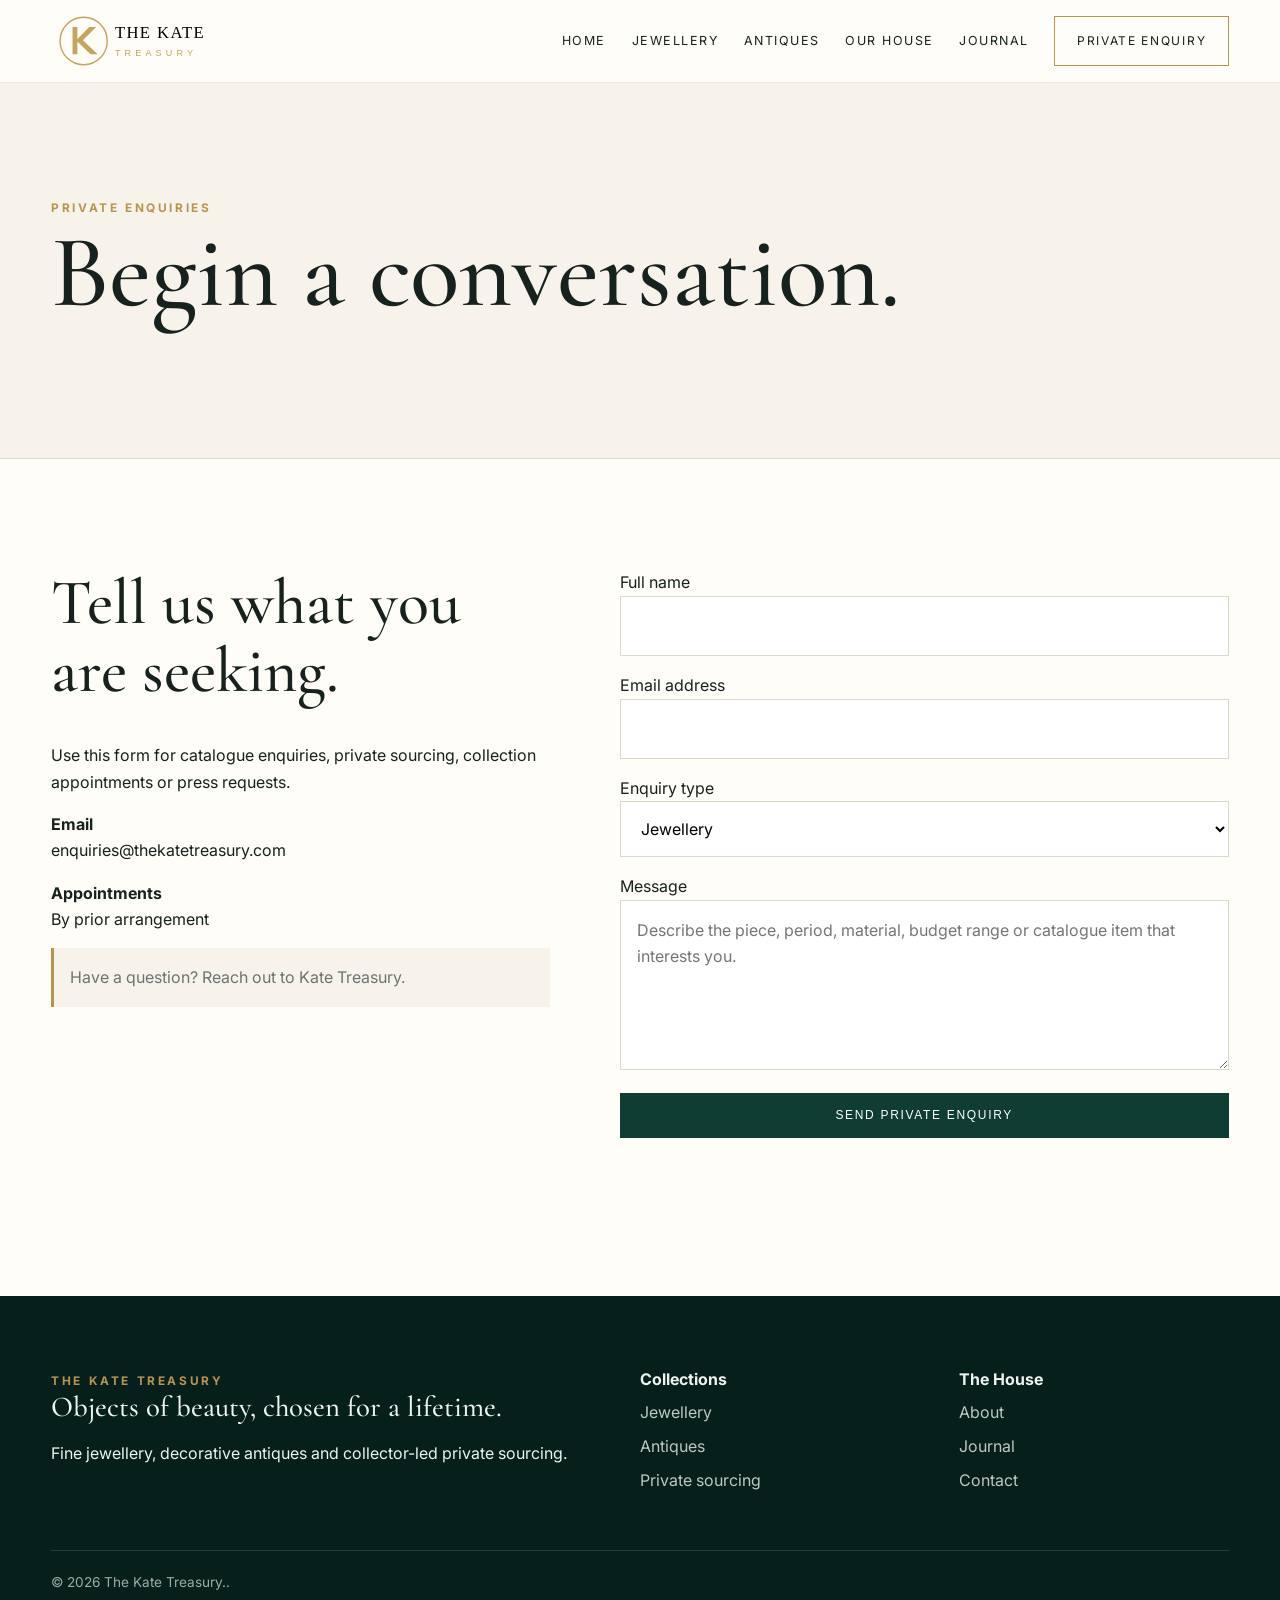
==== pages/contact.html @ bd2c29df "first commit" ====
<!doctype html><html lang="en-GB"><head><meta charset="utf-8"><meta name="viewport" content="width=device-width,initial-scale=1"><title>Contact The Kate Treasury | Private Jewellery & Antique Enquiries</title><meta name="description" content="Contact The Kate Treasury for jewellery, antique, private sourcing, appointment and collection enquiries."><meta name="robots" content="index,follow,max-image-preview:large,max-snippet:-1,max-video-preview:-1"><link rel="canonical" href="https://thekatetreasury.com/pages/contact.html"><meta property="og:type" content="website"><meta property="og:site_name" content="The Kate Treasury"><meta property="og:title" content="Contact The Kate Treasury | Private Jewellery & Antique Enquiries"><meta property="og:description" content="Contact The Kate Treasury for jewellery, antique, private sourcing, appointment and collection enquiries."><meta property="og:url" content="https://thekatetreasury.com/pages/contact.html"><meta property="og:image" content="https://thekatetreasury.com/assets/images/products/jewellery-01.svg"><meta name="twitter:card" content="summary_large_image"><meta name="twitter:title" content="Contact The Kate Treasury | Private Jewellery & Antique Enquiries"><meta name="twitter:description" content="Contact The Kate Treasury for jewellery, antique, private sourcing, appointment and collection enquiries."><meta name="twitter:image" content="https://thekatetreasury.com/assets/images/products/jewellery-01.svg"><meta name="theme-color" content="#103d33"><link rel="icon" href="../assets/images/brand/favicon.svg" type="image/svg+xml"><link rel="manifest" href="../site.webmanifest"><link rel="preconnect" href="https://fonts.googleapis.com"><link rel="preconnect" href="https://fonts.gstatic.com" crossorigin><link href="https://fonts.googleapis.com/css2?family=Cormorant+Garamond:wght@400;500;600&family=Inter:wght@400;500;600&display=swap" rel="stylesheet"><link rel="stylesheet" href="../assets/css/style.css"><script type="application/ld+json">{"@context": "https://schema.org", "@type": "ContactPage", "name": "Contact The Kate Treasury", "url": "https://thekatetreasury.com/pages/contact.html"}</script></head><body ><header class="site-header"><div class="container nav"><a class="brand" href="../index.html" aria-label="The Kate Treasury home"><img src="../assets/images/brand/logo.svg" alt="The Kate Treasury"></a><button class="menu-btn" aria-label="Open navigation">☰</button><nav class="nav-links" aria-label="Primary navigation"><a href="../index.html">Home</a><a href="../pages/jewellery.html">Jewellery</a><a href="../pages/antiques.html">Antiques</a><a href="../pages/about.html">Our House</a><a href="../pages/journal.html">Journal</a><a class="btn" href="../pages/contact.html">Private Enquiry</a></nav></div></header><main><section class="page-hero"><div class="container"><span class="eyebrow">Private Enquiries</span><h1>Begin a conversation.</h1></div></section><section class="section"><div class="container contact-grid"><div class="reveal"><h2>Tell us what you are seeking.</h2><p>Use this form for catalogue enquiries, private sourcing, collection appointments or press requests.</p><p><strong>Email</strong><br>enquiries@thekatetreasury.com</p><p><strong>Appointments</strong><br>By prior arrangement</p><div class="notice">Have a question? Reach out to Kate Treasury.</div></div><form class="form reveal" name="private-enquiry" method="POST" action="/thank-you.html" data-netlify="true" netlify-honeypot="bot-field">
<input type="hidden" name="form-name" value="private-enquiry">
<p hidden><label>Don't fill this out if you're human: <input name="bot-field"></label></p><label>Full name<input name="name" autocomplete="name" required></label><label>Email address<input type="email" name="email" autocomplete="email" required></label><label>Enquiry type<select name="type"><option>Jewellery</option><option>Antiques</option><option>Private sourcing</option><option>Press or partnership</option></select></label><label>Message<textarea name="message" required placeholder="Describe the piece, period, material, budget range or catalogue item that interests you."></textarea></label><button class="btn btn-solid" type="submit">Send private enquiry</button><p class="form-status" aria-live="polite"></p></form></div></section></main><footer class="footer"><div class="container"><div class="footer-grid"><div><span class="eyebrow">The Kate Treasury</span><h3>Objects of beauty, chosen for a lifetime.</h3><p>Fine jewellery, decorative antiques and collector-led private sourcing.</p></div><div><strong>Collections</strong><a href="../pages/jewellery.html">Jewellery</a><a href="../pages/antiques.html">Antiques</a><a href="../pages/contact.html">Private sourcing</a></div><div><strong>The House</strong><a href="../pages/about.html">About</a><a href="../pages/journal.html">Journal</a><a href="../pages/contact.html">Contact</a></div></div><div class="footer-bottom">© <span id="year"></span> The Kate Treasury..</div></div></footer><script src="../assets/js/catalogue.js"></script><script src="../assets/js/main.js"></script></body></html>
---- assets/css/style.css ----
:root{--ink:#17211e;--green:#103d33;--green2:#0b2e27;--gold:#b8954f;--gold2:#d9c48b;--ivory:#f7f3ea;--paper:#fffdf8;--muted:#6b746f;--line:#ded8ca;--shadow:0 24px 70px rgba(14,38,31,.12)}*{box-sizing:border-box}html{scroll-behavior:smooth}body{margin:0;background:var(--paper);color:var(--ink);font:16px/1.65 Inter,Arial,sans-serif}img{max-width:100%;display:block}a{color:inherit;text-decoration:none}h1,h2,h3{font-family:"Cormorant Garamond",Georgia,serif;font-weight:500;line-height:1.05;margin:0 0 .6em}h1{font-size:clamp(3.2rem,8vw,7.5rem)}h2{font-size:clamp(2.4rem,5vw,4.6rem)}h3{font-size:1.8rem}.container{width:min(1180px,92%);margin:auto}.eyebrow{text-transform:uppercase;letter-spacing:.22em;font-size:.74rem;color:var(--gold);font-weight:700}.btn{display:inline-flex;align-items:center;justify-content:center;padding:.9rem 1.35rem;border:1px solid var(--gold);text-transform:uppercase;letter-spacing:.14em;font-size:.75rem;transition:.25s;background:transparent}.btn:hover{background:var(--gold);color:white}.btn-solid{background:var(--green);border-color:var(--green);color:white}.site-header{position:sticky;top:0;z-index:20;background:rgba(255,253,248,.92);backdrop-filter:blur(16px);border-bottom:1px solid rgba(184,149,79,.2)}.nav{height:82px;display:flex;align-items:center;justify-content:space-between}.brand img{width:250px;height:auto}.nav-links{display:flex;gap:1.6rem;align-items:center;font-size:.78rem;text-transform:uppercase;letter-spacing:.12em}.menu-btn{display:none;border:0;background:none;font-size:1.5rem}.hero{min-height:calc(100vh - 82px);display:grid;grid-template-columns:1.1fr .9fr;background:var(--ivory)}.hero-copy{display:flex;flex-direction:column;justify-content:center;padding:8vw}.hero-copy p{max-width:650px;font-size:1.1rem;color:var(--muted)}.hero-art{background:linear-gradient(135deg,var(--green2),#161b19);position:relative;overflow:hidden;display:grid;place-items:center}.hero-art:before,.hero-art:after{content:"";position:absolute;border:1px solid rgba(217,196,139,.35);border-radius:50%}.hero-art:before{width:65%;aspect-ratio:1}.hero-art:after{width:42%;aspect-ratio:1}.gem{width:170px;height:220px;background:linear-gradient(135deg,#fff, #b8d8d1 45%,#315f55);clip-path:polygon(50% 0,92% 35%,76% 100%,24% 100%,8% 35%);filter:drop-shadow(0 35px 30px rgba(0,0,0,.4));z-index:2}.section{padding:110px 0}.section-dark{background:var(--green2);color:var(--ivory)}.section-head{display:flex;align-items:end;justify-content:space-between;gap:2rem;margin-bottom:3rem}.section-head p{max-width:520px;color:var(--muted)}.section-dark .section-head p{color:#bdc8c4}.grid{display:grid;grid-template-columns:repeat(3,1fr);gap:24px}.card{background:white;border:1px solid var(--line);transition:.3s}.card:hover{transform:translateY(-7px);box-shadow:var(--shadow)}.card-media{aspect-ratio:1/1;overflow:hidden;background:#102f29}.card-media img{width:100%;height:100%;object-fit:cover;transition:.5s}.card:hover .card-media img{transform:scale(1.03)}.card-body{padding:1.5rem}.card-meta{display:flex;justify-content:space-between;gap:1rem;color:var(--muted);font-size:.78rem;text-transform:uppercase;letter-spacing:.09em}.card p{color:var(--muted);margin:.8rem 0}.split{display:grid;grid-template-columns:1fr 1fr;align-items:center}.split-copy{padding:8vw}.split-visual{min-height:650px;background:linear-gradient(145deg,#c9b27f,var(--green));position:relative}.split-visual:after{content:"K";position:absolute;inset:0;display:grid;place-items:center;font:32rem/1 Georgia;color:rgba(255,255,255,.17)}.stats{display:grid;grid-template-columns:repeat(4,1fr);border-top:1px solid var(--line);border-bottom:1px solid var(--line)}.stat{padding:2.5rem;border-right:1px solid var(--line)}.stat:last-child{border:0}.stat strong{display:block;font:3rem Georgia;color:var(--green)}.page-hero{padding:110px 0 70px;background:var(--ivory);border-bottom:1px solid var(--line)}.filters{display:flex;gap:.8rem;flex-wrap:wrap;margin:2rem 0}.filter{border:1px solid var(--line);background:white;padding:.65rem 1rem;cursor:pointer}.filter.active{background:var(--green);color:white;border-color:var(--green)}.prose{max-width:780px}.prose p{font-size:1.08rem;color:var(--muted)}.contact-grid{display:grid;grid-template-columns:.9fr 1.1fr;gap:70px}.form{display:grid;gap:1rem}.form input,.form textarea,.form select{width:100%;padding:1rem;border:1px solid var(--line);background:white;font:inherit}.form textarea{min-height:170px}.notice{padding:1rem;border-left:3px solid var(--gold);background:var(--ivory);color:var(--muted)}.journal-grid{display:grid;grid-template-columns:repeat(3,1fr);gap:24px}.article-card{padding:2rem;background:var(--ivory);min-height:310px;display:flex;flex-direction:column;justify-content:flex-end}.footer{background:#071f1a;color:#eef3f0;padding:70px 0 25px}.footer-grid{display:grid;grid-template-columns:2fr 1fr 1fr;gap:50px}.footer a{display:block;color:#bdc8c4;margin:.45rem 0}.footer-bottom{margin-top:50px;padding-top:20px;border-top:1px solid rgba(255,255,255,.12);font-size:.85rem;color:#9bacA6}.reveal{opacity:0;transform:translateY(20px);transition:.7s}.reveal.visible{opacity:1;transform:none}@media(max-width:900px){.nav-links{display:none;position:absolute;top:82px;left:0;right:0;background:var(--paper);padding:1.5rem;flex-direction:column;border-bottom:1px solid var(--line)}.nav-links.open{display:flex}.menu-btn{display:block}.hero,.split,.contact-grid{grid-template-columns:1fr}.hero-art{min-height:500px}.grid,.journal-grid{grid-template-columns:repeat(2,1fr)}.stats{grid-template-columns:repeat(2,1fr)}.footer-grid{grid-template-columns:1fr 1fr}}@media(max-width:600px){.brand img{width:205px}.hero-copy{padding:80px 6%}.grid,.journal-grid,.footer-grid{grid-template-columns:1fr}.section{padding:75px 0}.section-head{align-items:start;flex-direction:column}.stats{grid-template-columns:1fr}.stat{border-right:0;border-bottom:1px solid var(--line)}h1{font-size:3.4rem}}
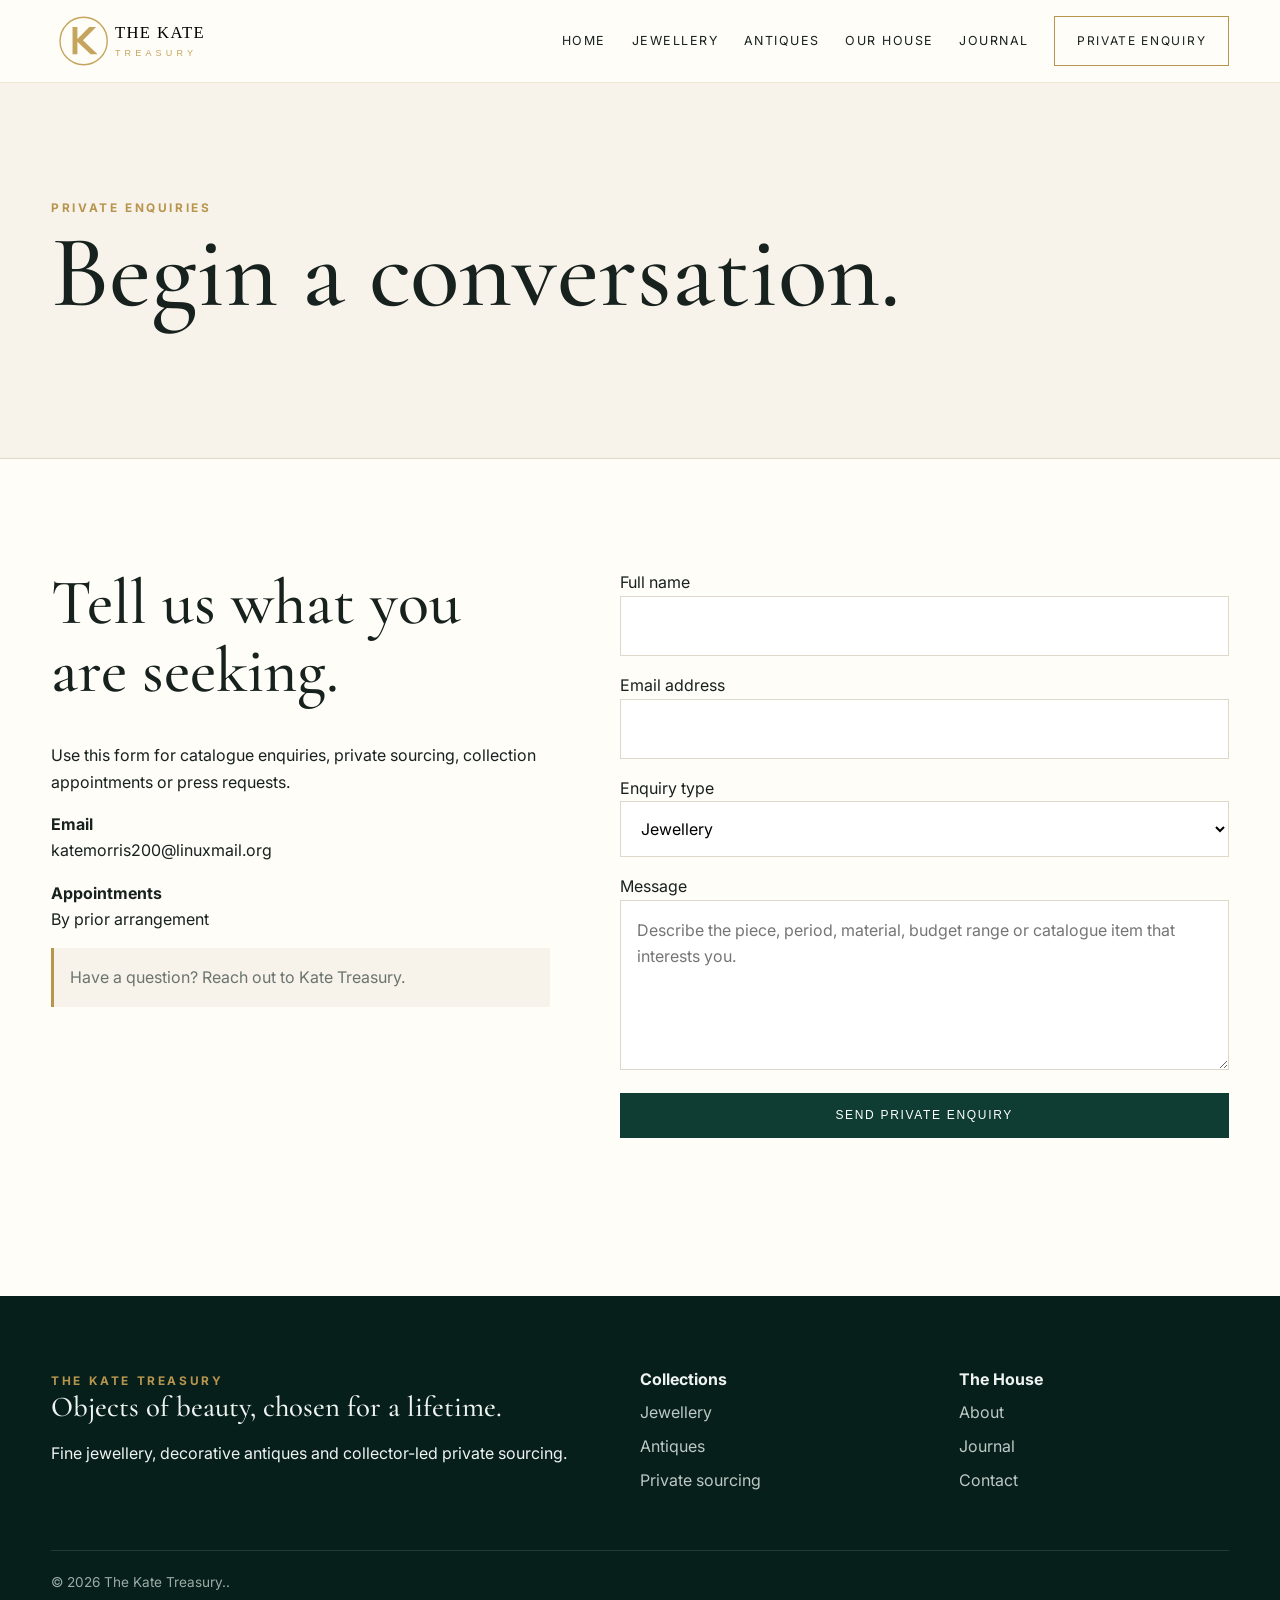
==== commit 045a0c62: "katecontact" ====
--- a/pages/contact.html
+++ b/pages/contact.html
@@ -1,3 +1,3 @@
-<!doctype html><html lang="en-GB"><head><meta charset="utf-8"><meta name="viewport" content="width=device-width,initial-scale=1"><title>Contact The Kate Treasury | Private Jewellery & Antique Enquiries</title><meta name="description" content="Contact The Kate Treasury for jewellery, antique, private sourcing, appointment and collection enquiries."><meta name="robots" content="index,follow,max-image-preview:large,max-snippet:-1,max-video-preview:-1"><link rel="canonical" href="https://thekatetreasury.com/pages/contact.html"><meta property="og:type" content="website"><meta property="og:site_name" content="The Kate Treasury"><meta property="og:title" content="Contact The Kate Treasury | Private Jewellery & Antique Enquiries"><meta property="og:description" content="Contact The Kate Treasury for jewellery, antique, private sourcing, appointment and collection enquiries."><meta property="og:url" content="https://thekatetreasury.com/pages/contact.html"><meta property="og:image" content="https://thekatetreasury.com/assets/images/products/jewellery-01.svg"><meta name="twitter:card" content="summary_large_image"><meta name="twitter:title" content="Contact The Kate Treasury | Private Jewellery & Antique Enquiries"><meta name="twitter:description" content="Contact The Kate Treasury for jewellery, antique, private sourcing, appointment and collection enquiries."><meta name="twitter:image" content="https://thekatetreasury.com/assets/images/products/jewellery-01.svg"><meta name="theme-color" content="#103d33"><link rel="icon" href="../assets/images/brand/favicon.svg" type="image/svg+xml"><link rel="manifest" href="../site.webmanifest"><link rel="preconnect" href="https://fonts.googleapis.com"><link rel="preconnect" href="https://fonts.gstatic.com" crossorigin><link href="https://fonts.googleapis.com/css2?family=Cormorant+Garamond:wght@400;500;600&family=Inter:wght@400;500;600&display=swap" rel="stylesheet"><link rel="stylesheet" href="../assets/css/style.css"><script type="application/ld+json">{"@context": "https://schema.org", "@type": "ContactPage", "name": "Contact The Kate Treasury", "url": "https://thekatetreasury.com/pages/contact.html"}</script></head><body ><header class="site-header"><div class="container nav"><a class="brand" href="../index.html" aria-label="The Kate Treasury home"><img src="../assets/images/brand/logo.svg" alt="The Kate Treasury"></a><button class="menu-btn" aria-label="Open navigation">☰</button><nav class="nav-links" aria-label="Primary navigation"><a href="../index.html">Home</a><a href="../pages/jewellery.html">Jewellery</a><a href="../pages/antiques.html">Antiques</a><a href="../pages/about.html">Our House</a><a href="../pages/journal.html">Journal</a><a class="btn" href="../pages/contact.html">Private Enquiry</a></nav></div></header><main><section class="page-hero"><div class="container"><span class="eyebrow">Private Enquiries</span><h1>Begin a conversation.</h1></div></section><section class="section"><div class="container contact-grid"><div class="reveal"><h2>Tell us what you are seeking.</h2><p>Use this form for catalogue enquiries, private sourcing, collection appointments or press requests.</p><p><strong>Email</strong><br>enquiries@thekatetreasury.com</p><p><strong>Appointments</strong><br>By prior arrangement</p><div class="notice">Have a question? Reach out to Kate Treasury.</div></div><form class="form reveal" name="private-enquiry" method="POST" action="/thank-you.html" data-netlify="true" netlify-honeypot="bot-field">
+<!doctype html><html lang="en-GB"><head><meta charset="utf-8"><meta name="viewport" content="width=device-width,initial-scale=1"><title>Contact The Kate Treasury | Private Jewellery & Antique Enquiries</title><meta name="description" content="Contact The Kate Treasury for jewellery, antique, private sourcing, appointment and collection enquiries."><meta name="robots" content="index,follow,max-image-preview:large,max-snippet:-1,max-video-preview:-1"><link rel="canonical" href="https://thekatetreasury.com/pages/contact.html"><meta property="og:type" content="website"><meta property="og:site_name" content="The Kate Treasury"><meta property="og:title" content="Contact The Kate Treasury | Private Jewellery & Antique Enquiries"><meta property="og:description" content="Contact The Kate Treasury for jewellery, antique, private sourcing, appointment and collection enquiries."><meta property="og:url" content="https://thekatetreasury.com/pages/contact.html"><meta property="og:image" content="https://thekatetreasury.com/assets/images/products/jewellery-01.svg"><meta name="twitter:card" content="summary_large_image"><meta name="twitter:title" content="Contact The Kate Treasury | Private Jewellery & Antique Enquiries"><meta name="twitter:description" content="Contact The Kate Treasury for jewellery, antique, private sourcing, appointment and collection enquiries."><meta name="twitter:image" content="https://thekatetreasury.com/assets/images/products/jewellery-01.svg"><meta name="theme-color" content="#103d33"><link rel="icon" href="../assets/images/brand/favicon.svg" type="image/svg+xml"><link rel="manifest" href="../site.webmanifest"><link rel="preconnect" href="https://fonts.googleapis.com"><link rel="preconnect" href="https://fonts.gstatic.com" crossorigin><link href="https://fonts.googleapis.com/css2?family=Cormorant+Garamond:wght@400;500;600&family=Inter:wght@400;500;600&display=swap" rel="stylesheet"><link rel="stylesheet" href="../assets/css/style.css"><script type="application/ld+json">{"@context": "https://schema.org", "@type": "ContactPage", "name": "Contact The Kate Treasury", "url": "https://thekatetreasury.com/pages/contact.html"}</script></head><body ><header class="site-header"><div class="container nav"><a class="brand" href="../index.html" aria-label="The Kate Treasury home"><img src="../assets/images/brand/logo.svg" alt="The Kate Treasury"></a><button class="menu-btn" aria-label="Open navigation">☰</button><nav class="nav-links" aria-label="Primary navigation"><a href="../index.html">Home</a><a href="../pages/jewellery.html">Jewellery</a><a href="../pages/antiques.html">Antiques</a><a href="../pages/about.html">Our House</a><a href="../pages/journal.html">Journal</a><a class="btn" href="../pages/contact.html">Private Enquiry</a></nav></div></header><main><section class="page-hero"><div class="container"><span class="eyebrow">Private Enquiries</span><h1>Begin a conversation.</h1></div></section><section class="section"><div class="container contact-grid"><div class="reveal"><h2>Tell us what you are seeking.</h2><p>Use this form for catalogue enquiries, private sourcing, collection appointments or press requests.</p><p><strong>Email</strong><br>katemorris200@linuxmail.org</p><p><strong>Appointments</strong><br>By prior arrangement</p><div class="notice">Have a question? Reach out to Kate Treasury.</div></div><form class="form reveal" name="private-enquiry" method="POST" action="/thank-you.html" data-netlify="true" netlify-honeypot="bot-field">
 <input type="hidden" name="form-name" value="private-enquiry">
 <p hidden><label>Don't fill this out if you're human: <input name="bot-field"></label></p><label>Full name<input name="name" autocomplete="name" required></label><label>Email address<input type="email" name="email" autocomplete="email" required></label><label>Enquiry type<select name="type"><option>Jewellery</option><option>Antiques</option><option>Private sourcing</option><option>Press or partnership</option></select></label><label>Message<textarea name="message" required placeholder="Describe the piece, period, material, budget range or catalogue item that interests you."></textarea></label><button class="btn btn-solid" type="submit">Send private enquiry</button><p class="form-status" aria-live="polite"></p></form></div></section></main><footer class="footer"><div class="container"><div class="footer-grid"><div><span class="eyebrow">The Kate Treasury</span><h3>Objects of beauty, chosen for a lifetime.</h3><p>Fine jewellery, decorative antiques and collector-led private sourcing.</p></div><div><strong>Collections</strong><a href="../pages/jewellery.html">Jewellery</a><a href="../pages/antiques.html">Antiques</a><a href="../pages/contact.html">Private sourcing</a></div><div><strong>The House</strong><a href="../pages/about.html">About</a><a href="../pages/journal.html">Journal</a><a href="../pages/contact.html">Contact</a></div></div><div class="footer-bottom">© <span id="year"></span> The Kate Treasury..</div></div></footer><script src="../assets/js/catalogue.js"></script><script src="../assets/js/main.js"></script></body></html>
--- a/assets/css/style.css
+++ b/assets/css/style.css
@@ -1,2 +1,745 @@
-
-:root{--ink:#17211e;--green:#103d33;--green2:#0b2e27;--gold:#b8954f;--gold2:#d9c48b;--ivory:#f7f3ea;--paper:#fffdf8;--muted:#6b746f;--line:#ded8ca;--shadow:0 24px 70px rgba(14,38,31,.12)}*{box-sizing:border-box}html{scroll-behavior:smooth}body{margin:0;background:var(--paper);color:var(--ink);font:16px/1.65 Inter,Arial,sans-serif}img{max-width:100%;display:block}a{color:inherit;text-decoration:none}h1,h2,h3{font-family:"Cormorant Garamond",Georgia,serif;font-weight:500;line-height:1.05;margin:0 0 .6em}h1{font-size:clamp(3.2rem,8vw,7.5rem)}h2{font-size:clamp(2.4rem,5vw,4.6rem)}h3{font-size:1.8rem}.container{width:min(1180px,92%);margin:auto}.eyebrow{text-transform:uppercase;letter-spacing:.22em;font-size:.74rem;color:var(--gold);font-weight:700}.btn{display:inline-flex;align-items:center;justify-content:center;padding:.9rem 1.35rem;border:1px solid var(--gold);text-transform:uppercase;letter-spacing:.14em;font-size:.75rem;transition:.25s;background:transparent}.btn:hover{background:var(--gold);color:white}.btn-solid{background:var(--green);border-color:var(--green);color:white}.site-header{position:sticky;top:0;z-index:20;background:rgba(255,253,248,.92);backdrop-filter:blur(16px);border-bottom:1px solid rgba(184,149,79,.2)}.nav{height:82px;display:flex;align-items:center;justify-content:space-between}.brand img{width:250px;height:auto}.nav-links{display:flex;gap:1.6rem;align-items:center;font-size:.78rem;text-transform:uppercase;letter-spacing:.12em}.menu-btn{display:none;border:0;background:none;font-size:1.5rem}.hero{min-height:calc(100vh - 82px);display:grid;grid-template-columns:1.1fr .9fr;background:var(--ivory)}.hero-copy{display:flex;flex-direction:column;justify-content:center;padding:8vw}.hero-copy p{max-width:650px;font-size:1.1rem;color:var(--muted)}.hero-art{background:linear-gradient(135deg,var(--green2),#161b19);position:relative;overflow:hidden;display:grid;place-items:center}.hero-art:before,.hero-art:after{content:"";position:absolute;border:1px solid rgba(217,196,139,.35);border-radius:50%}.hero-art:before{width:65%;aspect-ratio:1}.hero-art:after{width:42%;aspect-ratio:1}.gem{width:170px;height:220px;background:linear-gradient(135deg,#fff, #b8d8d1 45%,#315f55);clip-path:polygon(50% 0,92% 35%,76% 100%,24% 100%,8% 35%);filter:drop-shadow(0 35px 30px rgba(0,0,0,.4));z-index:2}.section{padding:110px 0}.section-dark{background:var(--green2);color:var(--ivory)}.section-head{display:flex;align-items:end;justify-content:space-between;gap:2rem;margin-bottom:3rem}.section-head p{max-width:520px;color:var(--muted)}.section-dark .section-head p{color:#bdc8c4}.grid{display:grid;grid-template-columns:repeat(3,1fr);gap:24px}.card{background:white;border:1px solid var(--line);transition:.3s}.card:hover{transform:translateY(-7px);box-shadow:var(--shadow)}.card-media{aspect-ratio:1/1;overflow:hidden;background:#102f29}.card-media img{width:100%;height:100%;object-fit:cover;transition:.5s}.card:hover .card-media img{transform:scale(1.03)}.card-body{padding:1.5rem}.card-meta{display:flex;justify-content:space-between;gap:1rem;color:var(--muted);font-size:.78rem;text-transform:uppercase;letter-spacing:.09em}.card p{color:var(--muted);margin:.8rem 0}.split{display:grid;grid-template-columns:1fr 1fr;align-items:center}.split-copy{padding:8vw}.split-visual{min-height:650px;background:linear-gradient(145deg,#c9b27f,var(--green));position:relative}.split-visual:after{content:"K";position:absolute;inset:0;display:grid;place-items:center;font:32rem/1 Georgia;color:rgba(255,255,255,.17)}.stats{display:grid;grid-template-columns:repeat(4,1fr);border-top:1px solid var(--line);border-bottom:1px solid var(--line)}.stat{padding:2.5rem;border-right:1px solid var(--line)}.stat:last-child{border:0}.stat strong{display:block;font:3rem Georgia;color:var(--green)}.page-hero{padding:110px 0 70px;background:var(--ivory);border-bottom:1px solid var(--line)}.filters{display:flex;gap:.8rem;flex-wrap:wrap;margin:2rem 0}.filter{border:1px solid var(--line);background:white;padding:.65rem 1rem;cursor:pointer}.filter.active{background:var(--green);color:white;border-color:var(--green)}.prose{max-width:780px}.prose p{font-size:1.08rem;color:var(--muted)}.contact-grid{display:grid;grid-template-columns:.9fr 1.1fr;gap:70px}.form{display:grid;gap:1rem}.form input,.form textarea,.form select{width:100%;padding:1rem;border:1px solid var(--line);background:white;font:inherit}.form textarea{min-height:170px}.notice{padding:1rem;border-left:3px solid var(--gold);background:var(--ivory);color:var(--muted)}.journal-grid{display:grid;grid-template-columns:repeat(3,1fr);gap:24px}.article-card{padding:2rem;background:var(--ivory);min-height:310px;display:flex;flex-direction:column;justify-content:flex-end}.footer{background:#071f1a;color:#eef3f0;padding:70px 0 25px}.footer-grid{display:grid;grid-template-columns:2fr 1fr 1fr;gap:50px}.footer a{display:block;color:#bdc8c4;margin:.45rem 0}.footer-bottom{margin-top:50px;padding-top:20px;border-top:1px solid rgba(255,255,255,.12);font-size:.85rem;color:#9bacA6}.reveal{opacity:0;transform:translateY(20px);transition:.7s}.reveal.visible{opacity:1;transform:none}@media(max-width:900px){.nav-links{display:none;position:absolute;top:82px;left:0;right:0;background:var(--paper);padding:1.5rem;flex-direction:column;border-bottom:1px solid var(--line)}.nav-links.open{display:flex}.menu-btn{display:block}.hero,.split,.contact-grid{grid-template-columns:1fr}.hero-art{min-height:500px}.grid,.journal-grid{grid-template-columns:repeat(2,1fr)}.stats{grid-template-columns:repeat(2,1fr)}.footer-grid{grid-template-columns:1fr 1fr}}@media(max-width:600px){.brand img{width:205px}.hero-copy{padding:80px 6%}.grid,.journal-grid,.footer-grid{grid-template-columns:1fr}.section{padding:75px 0}.section-head{align-items:start;flex-direction:column}.stats{grid-template-columns:1fr}.stat{border-right:0;border-bottom:1px solid var(--line)}h1{font-size:3.4rem}}
+:root {
+    --ink: #17211e;
+    --green: #103d33;
+    --green2: #0b2e27;
+    --gold: #b8954f;
+    --gold2: #d9c48b;
+    --ivory: #f7f3ea;
+    --paper: #fffdf8;
+    --muted: #6b746f;
+    --line: #ded8ca;
+    --shadow: 0 24px 70px rgba(14, 38, 31, .12);
+}
+
+
+/* =========================
+   GLOBAL
+   ========================= */
+
+* {
+    box-sizing: border-box;
+}
+
+html {
+    scroll-behavior: smooth;
+}
+
+body {
+    margin: 0;
+    background: var(--paper);
+    color: var(--ink);
+    font: 16px/1.65 Inter, Arial, sans-serif;
+}
+
+img {
+    max-width: 100%;
+    display: block;
+}
+
+a {
+    color: inherit;
+    text-decoration: none;
+}
+
+h1,
+h2,
+h3 {
+    font-family: "Cormorant Garamond", Georgia, serif;
+    font-weight: 500;
+    line-height: 1.05;
+    margin: 0 0 .6em;
+}
+
+h1 {
+    font-size: clamp(3.2rem, 8vw, 7.5rem);
+}
+
+h2 {
+    font-size: clamp(2.4rem, 5vw, 4.6rem);
+}
+
+h3 {
+    font-size: 1.8rem;
+}
+
+.container {
+    width: min(1180px, 92%);
+    margin: auto;
+}
+
+
+/* =========================
+   TEXT
+   ========================= */
+
+.eyebrow {
+    text-transform: uppercase;
+    letter-spacing: .22em;
+    font-size: .74rem;
+    color: var(--gold);
+    font-weight: 700;
+}
+
+
+/* =========================
+   BUTTONS
+   ========================= */
+
+.btn {
+    display: inline-flex;
+    align-items: center;
+    justify-content: center;
+    padding: .9rem 1.35rem;
+    border: 1px solid var(--gold);
+    text-transform: uppercase;
+    letter-spacing: .14em;
+    font-size: .75rem;
+    transition: .25s;
+    background: transparent;
+}
+
+.btn:hover {
+    background: var(--gold);
+    color: white;
+}
+
+.btn-solid {
+    background: var(--green);
+    border-color: var(--green);
+    color: white;
+}
+
+
+/* =========================
+   HEADER
+   ========================= */
+
+.site-header {
+    position: sticky;
+    top: 0;
+    z-index: 20;
+    background: rgba(255, 253, 248, .92);
+    backdrop-filter: blur(16px);
+    border-bottom: 1px solid rgba(184, 149, 79, .2);
+}
+
+.nav {
+    height: 82px;
+    display: flex;
+    align-items: center;
+    justify-content: space-between;
+}
+
+.brand img {
+    width: 250px;
+    height: auto;
+}
+
+.nav-links {
+    display: flex;
+    gap: 1.6rem;
+    align-items: center;
+    font-size: .78rem;
+    text-transform: uppercase;
+    letter-spacing: .12em;
+}
+
+.menu-btn {
+    display: none;
+    border: 0;
+    background: none;
+    font-size: 1.5rem;
+}
+
+
+/* =========================
+   HERO SECTION
+   ========================= */
+
+.hero {
+    min-height: calc(100vh - 82px);
+    display: grid;
+    grid-template-columns: 1.1fr .9fr;
+    background: var(--ivory);
+}
+
+.hero-copy {
+    display: flex;
+    flex-direction: column;
+    justify-content: center;
+    padding: 8vw;
+}
+
+.hero-copy p {
+    max-width: 650px;
+    font-size: 1.1rem;
+    color: var(--muted);
+}
+
+
+/* =========================
+   HERO IMAGE
+   ========================= */
+
+.hero-art {
+    position: relative;
+    overflow: hidden;
+
+    background-image:
+        linear-gradient(
+            rgba(11, 46, 39, .15),
+            rgba(11, 46, 39, .15)
+        ),
+        url("../images/brand/kate.jpg");
+
+    background-size: cover;
+    background-position: center;
+    background-repeat: no-repeat;
+
+    display: grid;
+    place-items: center;
+}
+
+
+
+/* =========================
+   GENERAL SECTIONS
+   ========================= */
+
+.section {
+    padding: 110px 0;
+}
+
+.section-dark {
+    background: var(--green2);
+    color: var(--ivory);
+}
+
+.section-head {
+    display: flex;
+    align-items: end;
+    justify-content: space-between;
+    gap: 2rem;
+    margin-bottom: 3rem;
+}
+
+.section-head p {
+    max-width: 520px;
+    color: var(--muted);
+}
+
+.section-dark .section-head p {
+    color: #bdc8c4;
+}
+
+
+/* =========================
+   PRODUCT GRID
+   ========================= */
+
+.grid {
+    display: grid;
+    grid-template-columns: repeat(3, 1fr);
+    gap: 24px;
+}
+
+.card {
+    background: white;
+    border: 1px solid var(--line);
+    transition: .3s;
+}
+
+.card:hover {
+    transform: translateY(-7px);
+    box-shadow: var(--shadow);
+}
+
+.card-media {
+    aspect-ratio: 1 / 1;
+    overflow: hidden;
+    background: #102f29;
+}
+
+.card-media img {
+    width: 100%;
+    height: 100%;
+    object-fit: cover;
+    transition: .5s;
+}
+
+.card:hover .card-media img {
+    transform: scale(1.03);
+}
+
+.card-body {
+    padding: 1.5rem;
+}
+
+.card-meta {
+    display: flex;
+    justify-content: space-between;
+    gap: 1rem;
+
+    color: var(--muted);
+
+    font-size: .78rem;
+    text-transform: uppercase;
+    letter-spacing: .09em;
+}
+
+.card p {
+    color: var(--muted);
+    margin: .8rem 0;
+}
+
+
+/* =========================
+   SPLIT SECTION
+   ========================= */
+
+.split {
+    display: grid;
+    grid-template-columns: 1fr 1fr;
+    align-items: stretch;
+}
+
+.split-copy {
+    padding: 8vw;
+}
+
+
+/* =========================
+   SPLIT IMAGE
+   ========================= */
+
+.split-visual {
+    position: relative;
+
+    min-height: 650px;
+
+    overflow: hidden;
+
+    background-image:
+        linear-gradient(
+            135deg,
+            rgba(11, 46, 39, .08),
+            rgba(11, 46, 39, .28)
+        ),
+        url("../images/products/antiques-04.jpg");
+
+    background-size: cover;
+    background-position: center;
+    background-repeat: no-repeat;
+
+    isolation: isolate;
+}
+
+
+/* Gold frame around split image */
+
+.split-visual::before {
+    content: "";
+
+    position: absolute;
+    inset: 28px;
+
+    border: 1px solid rgba(217, 196, 139, .65);
+
+    pointer-events: none;
+
+    z-index: 2;
+}
+
+
+/* Soft luxury glow */
+
+.split-visual::after {
+    content: "";
+
+    position: absolute;
+
+    width: 420px;
+    height: 420px;
+
+    left: 50%;
+    top: 50%;
+
+    transform: translate(-50%, -50%);
+
+    border-radius: 50%;
+
+    background: rgba(217, 196, 139, .08);
+
+    filter: blur(35px);
+
+    pointer-events: none;
+
+    z-index: 1;
+}
+
+
+/* =========================
+   STATS
+   ========================= */
+
+.stats {
+    display: grid;
+    grid-template-columns: repeat(4, 1fr);
+
+    border-top: 1px solid var(--line);
+    border-bottom: 1px solid var(--line);
+}
+
+.stat {
+    padding: 2.5rem;
+    border-right: 1px solid var(--line);
+}
+
+.stat:last-child {
+    border: 0;
+}
+
+.stat strong {
+    display: block;
+
+    font: 3rem Georgia;
+
+    color: var(--green);
+}
+
+
+/* =========================
+   PAGE HERO
+   ========================= */
+
+.page-hero {
+    padding: 110px 0 70px;
+
+    background: var(--ivory);
+
+    border-bottom: 1px solid var(--line);
+}
+
+
+/* =========================
+   FILTERS
+   ========================= */
+
+.filters {
+    display: flex;
+    gap: .8rem;
+    flex-wrap: wrap;
+
+    margin: 2rem 0;
+}
+
+.filter {
+    border: 1px solid var(--line);
+
+    background: white;
+
+    padding: .65rem 1rem;
+
+    cursor: pointer;
+}
+
+.filter.active {
+    background: var(--green);
+    color: white;
+
+    border-color: var(--green);
+}
+
+
+/* =========================
+   CONTENT
+   ========================= */
+
+.prose {
+    max-width: 780px;
+}
+
+.prose p {
+    font-size: 1.08rem;
+    color: var(--muted);
+}
+
+
+/* =========================
+   CONTACT
+   ========================= */
+
+.contact-grid {
+    display: grid;
+    grid-template-columns: .9fr 1.1fr;
+
+    gap: 70px;
+}
+
+.form {
+    display: grid;
+    gap: 1rem;
+}
+
+.form input,
+.form textarea,
+.form select {
+    width: 100%;
+
+    padding: 1rem;
+
+    border: 1px solid var(--line);
+
+    background: white;
+
+    font: inherit;
+}
+
+.form textarea {
+    min-height: 170px;
+}
+
+.notice {
+    padding: 1rem;
+
+    border-left: 3px solid var(--gold);
+
+    background: var(--ivory);
+
+    color: var(--muted);
+}
+
+
+/* =========================
+   JOURNAL
+   ========================= */
+
+.journal-grid {
+    display: grid;
+    grid-template-columns: repeat(3, 1fr);
+
+    gap: 24px;
+}
+
+.article-card {
+    padding: 2rem;
+
+    background: var(--ivory);
+
+    min-height: 310px;
+
+    display: flex;
+    flex-direction: column;
+    justify-content: flex-end;
+}
+
+
+/* =========================
+   FOOTER
+   ========================= */
+
+.footer {
+    background: #071f1a;
+
+    color: #eef3f0;
+
+    padding: 70px 0 25px;
+}
+
+.footer-grid {
+    display: grid;
+
+    grid-template-columns: 2fr 1fr 1fr;
+
+    gap: 50px;
+}
+
+.footer a {
+    display: block;
+
+    color: #bdc8c4;
+
+    margin: .45rem 0;
+}
+
+.footer-bottom {
+    margin-top: 50px;
+
+    padding-top: 20px;
+
+    border-top: 1px solid rgba(255, 255, 255, .12);
+
+    font-size: .85rem;
+
+    color: #9baca6;
+}
+
+
+/* =========================
+   REVEAL ANIMATION
+   ========================= */
+
+.reveal {
+    opacity: 0;
+
+    transform: translateY(20px);
+
+    transition: .7s;
+}
+
+.reveal.visible {
+    opacity: 1;
+
+    transform: none;
+}
+
+
+/* =========================
+   TABLET
+   ========================= */
+
+@media (max-width: 900px) {
+
+    .nav-links {
+        display: none;
+
+        position: absolute;
+
+        top: 82px;
+        left: 0;
+        right: 0;
+
+        background: var(--paper);
+
+        padding: 1.5rem;
+
+        flex-direction: column;
+
+        border-bottom: 1px solid var(--line);
+    }
+
+    .nav-links.open {
+        display: flex;
+    }
+
+    .menu-btn {
+        display: block;
+    }
+
+    .hero,
+    .split,
+    .contact-grid {
+        grid-template-columns: 1fr;
+    }
+
+    .hero-art {
+        min-height: 500px;
+
+        background-position: center center;
+    }
+
+    .split-visual {
+        min-height: 560px;
+
+        background-position: center center;
+    }
+
+    .grid,
+    .journal-grid {
+        grid-template-columns: repeat(2, 1fr);
+    }
+
+    .stats {
+        grid-template-columns: repeat(2, 1fr);
+    }
+
+    .footer-grid {
+        grid-template-columns: 1fr 1fr;
+    }
+}
+
+
+/* =========================
+   MOBILE
+   ========================= */
+
+@media (max-width: 600px) {
+
+    .brand img {
+        width: 205px;
+    }
+
+    .hero-copy {
+        padding: 80px 6%;
+    }
+
+    .hero-art {
+        min-height: 420px;
+
+        background-position: center center;
+    }
+
+    .split-visual {
+        min-height: 480px;
+
+        background-position: center center;
+    }
+
+    .split-visual::before {
+        inset: 18px;
+    }
+
+    .grid,
+    .journal-grid,
+    .footer-grid {
+        grid-template-columns: 1fr;
+    }
+
+    .section {
+        padding: 75px 0;
+    }
+
+    .section-head {
+        align-items: start;
+
+        flex-direction: column;
+    }
+
+    .stats {
+        grid-template-columns: 1fr;
+    }
+
+    .stat {
+        border-right: 0;
+
+        border-bottom: 1px solid var(--line);
+    }
+
+    h1 {
+        font-size: 3.4rem;
+    }
+}
+
+
+/* =========================
+   SMALL PHONES
+   ========================= */
+
+@media (max-width: 380px) {
+
+    .hero-copy {
+        padding: 65px 6%;
+    }
+
+    .hero-art {
+        min-height: 380px;
+    }
+
+    .split-visual {
+        min-height: 420px;
+    }
+
+    .split-visual::before {
+        inset: 14px;
+    }
+}
